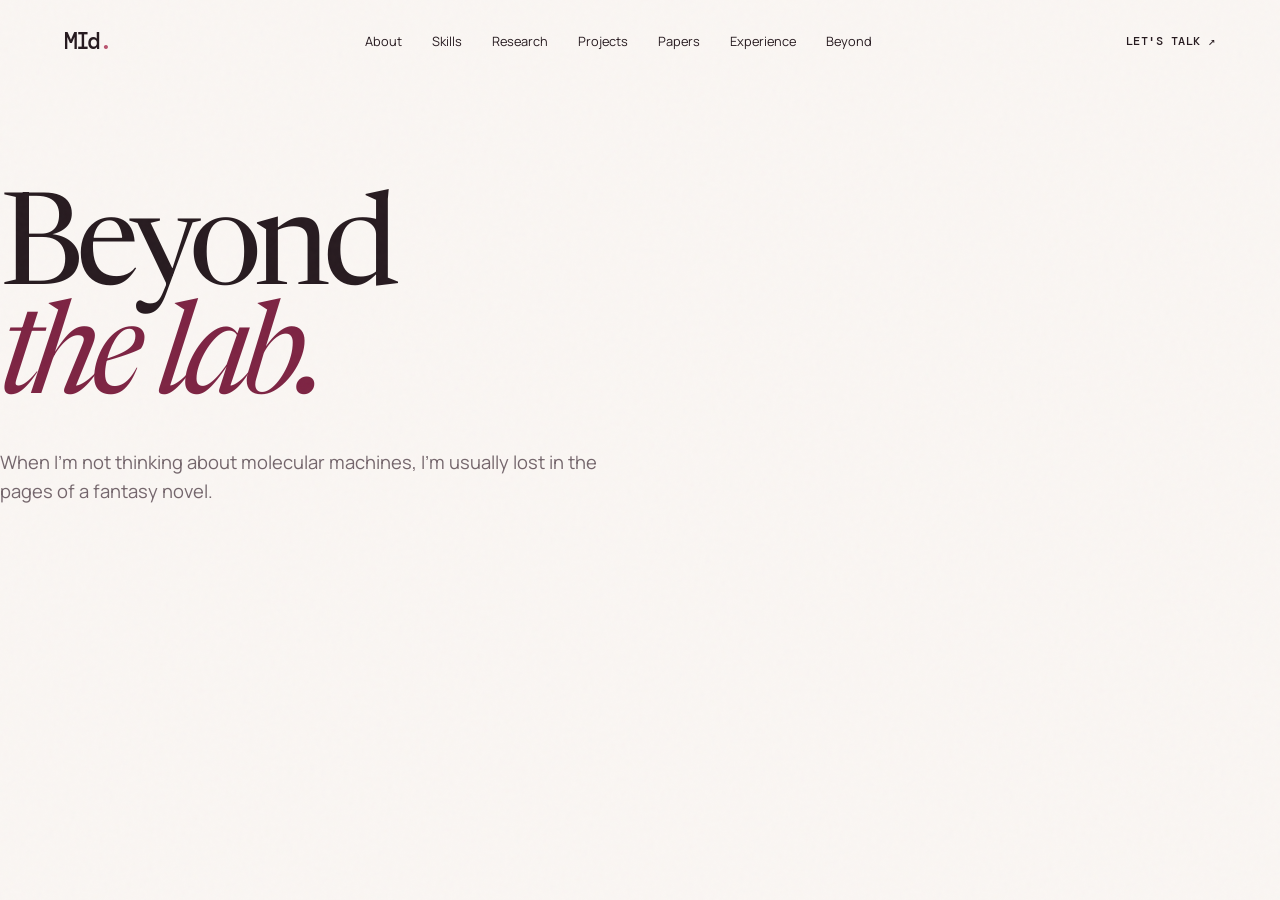
==== beyond.html @ d45b7623 "Deploy Maryum Irshad portfolio website" ====
<!doctype html>
<html lang="en">
<head>
  <meta charset="utf-8">
  <meta name="viewport" content="width=device-width,initial-scale=1">
  <title>Beyond the Lab — Maryum Irshad</title>
  <link rel="preconnect" href="https://fonts.googleapis.com">
  <link rel="preconnect" href="https://fonts.gstatic.com" crossorigin>
  <link href="https://fonts.googleapis.com/css2?family=DM+Mono:wght@400;500&family=Manrope:wght@400;500;600&family=Newsreader:ital,opsz,wght@0,6..72,400;1,6..72,400&display=swap" rel="stylesheet">
  <link rel="stylesheet" href="style.css">
  <style>
    .beyond{min-height:100svh;padding-top:170px}.beyond h1{font:400 clamp(4rem,10vw,10rem)/.85 var(--serif);letter-spacing:-.06em;margin:30px 0}.beyond h1 em{color:var(--accent)}.beyond-intro{max-width:650px;font-size:1.15rem;color:var(--muted)}
  </style>
</head>
<body>
  <div class="noise"></div>
  <header class="site-header"><nav><a class="brand" href="index.html">MId<span>.</span></a><div class="nav-links"><a href="index.html#about">About</a><a href="index.html#toolkit">Skills</a><a href="index.html#research">Research</a><a href="index.html#projects">Projects</a><a href="index.html#publications">Papers</a><a href="index.html#experience">Experience</a><a href="beyond.html">Beyond</a></div><a class="nav-contact" href="mailto:irshadmm@mail.uc.edu">Let's talk ↗</a></nav></header>
  <main>
    <section class="beyond"><h1>Beyond<br><em>the lab.</em></h1><p class="beyond-intro">When I’m not thinking about molecular machines, I’m usually lost in the pages of a fantasy novel.</p></section>
  </main>
</body>
</html>
---- style.css ----
:root{--ink:#271b20;--paper:#faf6f3;--paper-2:#f1e8e8;--accent:#7d2443;--accent-soft:#ead0d8;--coral:#b95670;--acid:var(--accent-soft);--mint:#d694a7;--muted:#74666c;--line:rgba(91,35,54,.17);--serif:"Newsreader",serif;--sans:"Manrope",sans-serif;--mono:"DM Mono",monospace}
*{box-sizing:border-box}html{scroll-behavior:smooth}body{margin:0;background:var(--paper);color:var(--ink);font-family:var(--sans);font-size:16px;line-height:1.6}body.menu-open{overflow:hidden}a{color:inherit;text-decoration:none}button{font:inherit}.noise{position:fixed;inset:0;pointer-events:none;opacity:.035;z-index:10;background-image:url("data:image/svg+xml,%3Csvg viewBox='0 0 180 180' xmlns='http://www.w3.org/2000/svg'%3E%3Cfilter id='n'%3E%3CfeTurbulence type='fractalNoise' baseFrequency='.9' numOctaves='4' stitchTiles='stitch'/%3E%3C/filter%3E%3Crect width='100%25' height='100%25' filter='url(%23n)' opacity='.7'/%3E%3C/svg%3E")}.site-header{position:fixed;inset:0 0 auto;z-index:20;border-bottom:1px solid transparent;transition:.35s}.site-header.scrolled{background:rgba(243,240,232,.88);backdrop-filter:blur(14px);border-color:var(--line)}nav{height:82px;max-width:1440px;margin:auto;padding:0 clamp(24px,5vw,72px);display:flex;align-items:center;justify-content:space-between}.brand{font:500 1.45rem var(--mono);letter-spacing:-.08em}.brand span{color:#5d8c48}.nav-links{display:flex;gap:30px;font-size:.8rem}.nav-links a,.nav-contact{position:relative}.nav-links a:after,.nav-contact:after{content:"";position:absolute;left:0;right:100%;bottom:-5px;height:1px;background:currentColor;transition:right .25s}.nav-links a:hover:after,.nav-contact:hover:after{right:0}.nav-contact{font:500 .76rem var(--mono);text-transform:uppercase;letter-spacing:.04em}.menu-toggle{display:none;background:0;border:0;padding:8px}.hero,.section,.contact,footer{padding-left:clamp(24px,5vw,72px);padding-right:clamp(24px,5vw,72px)}.hero{min-height:100svh;position:relative;overflow:hidden;display:grid;grid-template-columns:minmax(0,1.2fr) minmax(300px,.8fr);align-items:center;padding-top:120px;padding-bottom:80px}.hero:before{content:"";position:absolute;width:50vw;height:50vw;border-radius:50%;right:-20vw;top:-25vw;background:var(--acid);filter:blur(120px);opacity:.22}.hero-copy{position:relative;z-index:2}.eyebrow,.section-label,.tag,.pub-year,.pill{font-family:var(--mono);text-transform:uppercase;letter-spacing:.08em;font-size:.69rem}.status-dot{display:inline-block;width:7px;height:7px;margin-right:10px;border-radius:50%;background:#619b4a;box-shadow:0 0 0 4px rgba(97,155,74,.14)}h1,h2,h3,p{margin-top:0}.hero h1{font:400 clamp(4rem,8.2vw,8.2rem)/.83 var(--serif);letter-spacing:-.065em;margin:38px 0 32px}.hero h1 em,.section h2 em,.contact h2 em{font-weight:400;color:#51745e}.hero-intro{max-width:680px;font-size:clamp(1rem,1.4vw,1.25rem);color:var(--muted);line-height:1.65}.hero-actions{display:flex;gap:28px;align-items:center;margin-top:36px}.button{font:500 .75rem var(--mono);text-transform:uppercase;letter-spacing:.05em}.button.primary{background:var(--ink);color:var(--paper);padding:16px 19px;display:inline-flex;gap:30px;transition:background .25s,transform .25s}.button.primary:hover{background:#335148;transform:translateY(-3px)}.button.text{border-bottom:1px solid;padding:10px 0}.molecule{position:relative;justify-self:center;width:min(36vw,500px);aspect-ratio:1;border-radius:50%;transition:transform .15s linear}.orbit{position:absolute;inset:13%;border:1px solid rgba(19,42,38,.32);border-radius:50%}.orbit-a{transform:rotate(35deg) scaleY(.42)}.orbit-b{transform:rotate(-35deg) scaleY(.42)}.orbit-c{transform:rotate(90deg) scaleY(.42)}.core{position:absolute;inset:36%;display:flex;align-items:center;justify-content:center;flex-direction:column;border-radius:50%;background:var(--ink);color:var(--acid);box-shadow:0 0 80px rgba(86,145,113,.25)}.core span{font:400 clamp(2rem,4vw,4rem)/1 var(--serif)}.core small{font:.6rem var(--mono);letter-spacing:.1em}.atom{position:absolute;width:18px;height:18px;border-radius:50%;background:var(--acid);border:5px solid var(--ink)}.atom-1{top:20%;left:19%}.atom-2{top:21%;right:18%}.atom-3{bottom:14%;left:47%}.atom-4{top:48%;right:8%;width:12px;height:12px}.molecule p{position:absolute;bottom:2%;width:100%;text-align:center;font: .62rem var(--mono);letter-spacing:.08em;text-transform:uppercase}.scroll-cue{position:absolute;bottom:35px;left:clamp(24px,5vw,72px);display:flex;align-items:center;gap:15px;font: .62rem var(--mono);text-transform:uppercase;letter-spacing:.1em}.scroll-cue i{display:block;width:70px;height:1px;background:var(--ink);transform-origin:left;animation:pulse 2s infinite}.section{padding-top:150px;padding-bottom:150px;border-top:1px solid var(--line)}.section-label{display:flex;gap:15px;align-items:center;margin-bottom:80px}.section-label span{color:#5c8a51}.section-content.split{display:grid;grid-template-columns:1.3fr .7fr;gap:8vw}.section h2,.contact h2{font:400 clamp(3rem,5.4vw,6rem)/.95 var(--serif);letter-spacing:-.045em}.prose{padding-top:15px;color:var(--muted)}.prose>p{font-size:1.05rem;margin-bottom:25px}.stat-row{display:grid;grid-template-columns:repeat(3,1fr);gap:15px;margin-top:55px;border-top:1px solid var(--line);padding-top:25px}.stat-row strong{font:400 2.1rem var(--serif);display:block;color:var(--ink)}.stat-row span{display:block;font: .6rem/1.4 var(--mono);text-transform:uppercase}.research{background:var(--ink);color:var(--paper)}.research .section-label,.research .section-heading>p{color:#9dafaa}.section-heading{display:flex;align-items:end;justify-content:space-between;gap:30px;margin-bottom:70px}.section-heading h2{margin:0}.section-heading>p{max-width:330px;color:var(--muted)}.research h2 em{color:var(--mint)}.research-list{border-top:1px solid rgba(243,240,232,.22)}.research-list article{display:grid;grid-template-columns:70px 1.1fr .8fr 40px;gap:30px;align-items:center;padding:38px 10px;border-bottom:1px solid rgba(243,240,232,.22);position:relative;transition:padding .35s,color .35s}.research-list article:before{content:"";position:absolute;inset:0;background:var(--acid);transform:scaleY(0);transform-origin:bottom;transition:transform .35s;z-index:0}.research-list article:hover:before{transform:scaleY(1)}.research-list article:hover{padding-left:24px;padding-right:24px;color:var(--ink)}.research-list article>*{position:relative;z-index:1}.number{font: .7rem var(--mono);color:var(--mint)}.research-list article:hover .number{color:var(--ink)}.tag{margin-bottom:9px;color:var(--mint)}.research-list article:hover .tag{color:#426445}.research-list h3{font:400 clamp(1.5rem,2.4vw,2.6rem)/1.1 var(--serif);margin:0}.research-list article>p{margin:0;font-size:.9rem;color:#a7b5b1}.research-list article:hover>p{color:var(--ink)}.arrow{font-size:1.3rem}.publication-list{border-top:1px solid var(--line)}.publication-list article{display:grid;grid-template-columns:120px 1fr;padding:36px 0;border-bottom:1px solid var(--line)}.pub-year{color:#5c8a51}.pill{display:inline-block;border:1px solid var(--line);border-radius:20px;padding:5px 9px;margin-bottom:17px}.publication-list h3{font:400 clamp(1.35rem,2.2vw,2.3rem)/1.2 var(--serif);max-width:980px;margin-bottom:14px}.publication-list p{color:var(--muted);margin:0;font-size:.85rem}.experience{background:var(--paper-2)}.experience-grid{display:grid;grid-template-columns:1.35fr .65fr;gap:8vw}.timeline{border-top:1px solid var(--line)}.timeline article{display:grid;grid-template-columns:155px 1fr;gap:25px;padding:30px 0;border-bottom:1px solid var(--line)}.timeline time{font:.65rem var(--mono);color:#527461}.timeline h3{font:400 1.35rem var(--serif);margin-bottom:5px}.timeline p{font-size:.82rem;color:var(--muted);margin:0}.toolkit{background:var(--ink);color:var(--paper);padding:35px;align-self:start}.toolkit>.eyebrow{color:var(--mint);margin-bottom:45px}.toolkit div{padding:20px 0;border-top:1px solid rgba(243,240,232,.18)}.toolkit h4{font:400 1.3rem var(--serif);margin:0 0 7px}.toolkit div p{margin:0;color:#9dafaa;font-size:.78rem}.contact{padding-top:150px;padding-bottom:130px;background:var(--acid);position:relative;overflow:hidden}.contact:after{content:"MI";position:absolute;right:-.03em;bottom:-.35em;font:400 28vw var(--serif);color:rgba(19,42,38,.05);pointer-events:none}.contact h2{font-size:clamp(4rem,9vw,9rem);margin:40px 0 50px;position:relative;z-index:1}.contact h2 em{color:var(--ink)}.email-link{display:flex;max-width:850px;justify-content:space-between;border-bottom:2px solid var(--ink);padding:0 0 12px;font:400 clamp(1.1rem,2.5vw,2.2rem) var(--serif);position:relative;z-index:1}.contact-links{display:flex;gap:32px;margin-top:70px;font: .7rem var(--mono);text-transform:uppercase;position:relative;z-index:1}footer{min-height:100px;background:var(--ink);color:#9dafaa;display:flex;align-items:center;justify-content:space-between;font:.62rem var(--mono);text-transform:uppercase;letter-spacing:.06em}.reveal{opacity:0;transform:translateY(35px);filter:blur(4px);transition:opacity .8s cubic-bezier(.2,.8,.2,1),transform .8s cubic-bezier(.2,.8,.2,1),filter .8s}.reveal.visible{opacity:1;transform:none;filter:none}@keyframes pulse{0%,100%{transform:scaleX(.25);opacity:.4}50%{transform:scaleX(1);opacity:1}}
@media(max-width:900px){.nav-links{position:fixed;inset:0;background:var(--ink);color:var(--paper);display:flex;flex-direction:column;align-items:center;justify-content:center;font:400 2.4rem var(--serif);transform:translateY(-105%);transition:transform .5s cubic-bezier(.8,0,.2,1);z-index:-1}.menu-open .nav-links{transform:none}.menu-toggle{display:block;z-index:2}.menu-toggle span{display:block;width:24px;height:1px;background:var(--ink);margin:6px;transition:.3s}.menu-open .menu-toggle span{background:var(--paper)}.menu-open .menu-toggle span:first-child{transform:translateY(3.5px) rotate(45deg)}.menu-open .menu-toggle span:last-child{transform:translateY(-3.5px) rotate(-45deg)}.nav-contact{display:none}.hero{grid-template-columns:1fr;padding-top:140px}.molecule{position:absolute;width:420px;opacity:.14;right:-180px;top:22%}.section-content.split,.experience-grid{grid-template-columns:1fr}.prose{max-width:650px}.research-list article{grid-template-columns:45px 1fr 30px}.research-list article>p{grid-column:2/3}.section-heading{display:block}.section-heading>p{margin-top:25px}.toolkit{margin-top:40px}}
@media(max-width:600px){nav{height:70px}.hero h1{font-size:clamp(3.5rem,17vw,5.5rem)}.hero-intro{font-size:.95rem}.hero-actions{align-items:flex-start;flex-direction:column;gap:8px}.scroll-cue{display:none}.section{padding-top:95px;padding-bottom:95px}.section-label{margin-bottom:48px}.section-content.split{gap:25px}.stat-row{grid-template-columns:1fr 1fr}.stat-row div:last-child{grid-column:span 2}.research-list article{padding:28px 0;gap:15px}.research-list article:hover{padding-left:8px;padding-right:8px}.publication-list article,.timeline article{grid-template-columns:1fr;gap:12px}.contact{padding-top:100px;padding-bottom:90px}.contact-links{flex-wrap:wrap;gap:20px}footer{padding-top:30px;padding-bottom:30px;gap:18px;align-items:flex-start;flex-direction:column}}
@media(prefers-reduced-motion:reduce){html{scroll-behavior:auto}*,*:before,*:after{animation:none!important;transition:none!important}.reveal{opacity:1;transform:none;filter:none}}

/* Warm burgundy identity */
.site-header.scrolled{background:rgba(250,246,243,.91)}
.brand{letter-spacing:-.1em}.brand span{color:var(--coral)}
.hero:before{background:radial-gradient(circle,var(--accent-soft),transparent 68%);filter:blur(55px);opacity:.75}
.status-dot{background:var(--coral);box-shadow:0 0 0 4px rgba(185,86,112,.16)}
.hero h1 em,.section h2 em{color:var(--accent)}
.button.primary:hover{background:var(--accent)}
.orbit{border-color:rgba(125,36,67,.34)}
.core{color:var(--accent-soft);box-shadow:0 0 80px rgba(125,36,67,.26)}
.atom{background:var(--coral)}
.section-label{display:inline-flex;margin-bottom:70px;padding:7px 12px;border:1px solid var(--line);border-radius:999px;color:var(--muted)}
.research{background:#2b171f}
.research .section-label{color:#d8c4ca;border-color:rgba(255,255,255,.2)}
.research h2 em,.tag,.toolkit>.eyebrow{color:#e0a0b2}
.research-list article{grid-template-columns:1.1fr .8fr 40px;border-color:rgba(255,255,255,.16)}
.research-list article:before{inset:auto 0 0;height:2px;background:linear-gradient(90deg,var(--accent),var(--coral));transform:scaleX(0);transform-origin:left}
.research-list article:hover:before{transform:scaleX(1)}
.research-list article:hover{padding-left:10px;padding-right:10px;color:var(--paper);background:rgba(255,255,255,.025)}
.research-list article:hover .tag{color:var(--coral)}
.research-list article:hover>p{color:#d8c4ca}
.pub-year,.timeline time{color:var(--accent)}
.contact{background:var(--accent-soft)}
.contact:after{content:"MId";color:rgba(91,35,54,.055)}
footer{background:#211218;color:#c8b6bc}
@media(max-width:900px){.research-list article{grid-template-columns:1fr 30px}.research-list article>p{grid-column:1/2}}
@media(max-width:600px){.section-label{margin-bottom:44px}.research-list article:hover{padding-left:0;padding-right:0}}

/* Selected projects */
.projects{background:var(--paper)}
.project-grid{display:grid;grid-template-columns:repeat(2,minmax(0,1fr));border-top:1px solid var(--line);border-left:1px solid var(--line)}
.project-card{min-height:390px;padding:34px;display:flex;flex-direction:column;border-right:1px solid var(--line);border-bottom:1px solid var(--line);position:relative;overflow:hidden;transition:transform .35s,background .35s,color .35s}
.project-card:before{content:"";position:absolute;width:220px;height:220px;right:-120px;bottom:-130px;border-radius:50%;background:var(--accent-soft);filter:blur(15px);opacity:0;transition:opacity .4s,transform .5s}
.project-card:hover{background:#fff;transform:translateY(-5px);box-shadow:0 18px 45px rgba(91,35,54,.1);z-index:1}
.project-card:hover:before{opacity:.8;transform:scale(1.25)}
.project-card.featured{background:#f1dfe4}
.project-card.featured:after{content:"AI";position:absolute;right:18px;bottom:-60px;font:400 12rem var(--serif);color:rgba(125,36,67,.08);line-height:1}
.project-top{display:flex;align-items:center;justify-content:space-between;margin-bottom:75px;position:relative;z-index:1}
.project-type{font:.64rem var(--mono);letter-spacing:.07em;text-transform:uppercase;color:var(--accent)}
.project-arrow{width:34px;height:34px;border:1px solid var(--line);border-radius:50%;display:grid;place-items:center;transition:transform .3s,background .3s}
.project-card:hover .project-arrow{transform:rotate(45deg);background:var(--coral)}
.project-card h3{font:400 clamp(1.7rem,2.7vw,2.8rem)/1 var(--serif);letter-spacing:-.025em;margin-bottom:20px;position:relative;z-index:1}
.project-card>p{color:var(--muted);font-size:.88rem;max-width:600px;position:relative;z-index:1}
.project-card ul{list-style:none;display:flex;flex-wrap:wrap;gap:7px;padding:0;margin:auto 0 0;position:relative;z-index:1}
.project-card li{font:.58rem var(--mono);text-transform:uppercase;letter-spacing:.04em;padding:6px 9px;border:1px solid var(--line);border-radius:999px}
.all-projects{display:flex;justify-content:space-between;max-width:410px;margin:48px 0 0 auto;padding-bottom:10px;border-bottom:1px solid var(--ink);font:.72rem var(--mono);text-transform:uppercase;letter-spacing:.04em}
.all-projects span{transition:transform .25s}.all-projects:hover span{transform:translate(4px,-4px)}
@media(max-width:900px){.project-grid{grid-template-columns:1fr}.nav-links{gap:20px}}
@media(max-width:600px){.project-card{min-height:340px;padding:25px}.project-top{margin-bottom:52px}}
.research .section-heading h2{font-size:clamp(2.55rem,4.1vw,4.45rem);line-height:1.02;letter-spacing:-.035em}
.research-list h3{font-size:clamp(1.35rem,1.8vw,1.95rem);line-height:1.15}
.research-list article{padding-top:32px;padding-bottom:32px}
@media(max-width:600px){.research .section-heading h2{font-size:clamp(2.35rem,11vw,3.15rem)}.research-list h3{font-size:1.5rem}}

/* Compact hierarchy from Research onward */
#research,#projects,#publications,#experience{scroll-margin-top:80px;padding-top:78px;padding-bottom:78px}
#research .section-label,#projects .section-label,#publications .section-label,#experience .section-label{margin-bottom:28px}
#research .section-heading,#projects .section-heading,#publications .section-heading{margin-bottom:36px;align-items:end}
#research .section-heading h2,#projects .section-heading h2,#publications .section-heading h2{font-size:clamp(2.25rem,3.5vw,3.7rem);line-height:1;letter-spacing:-.03em}
#research .section-heading>p,#projects .section-heading>p,#publications .section-heading>p{font-size:.86rem;margin-bottom:3px}
.research-list article{grid-template-columns:minmax(260px,.9fr) minmax(300px,1.1fr);gap:38px;padding:19px 10px}
.research-list h3{font-size:clamp(1.2rem,1.45vw,1.55rem);line-height:1.18}
.research-list .tag{font-size:.59rem;margin-bottom:6px}
.research-list article>p{font-size:.79rem;line-height:1.55}
.project-card{min-height:315px;padding:28px}
.project-top{margin-bottom:45px}
.project-card h3{font-size:clamp(1.45rem,2vw,2rem);margin-bottom:15px}
.project-card>p{font-size:.8rem;line-height:1.55}
.publication-list article{padding:27px 0}
.publication-list h3{font-size:clamp(1.15rem,1.65vw,1.65rem);line-height:1.25}
.timeline article{padding:23px 0}.timeline h3{font-size:1.15rem}
.toolkit{padding:29px}.toolkit>.eyebrow{margin-bottom:30px}.toolkit div{padding:16px 0}.toolkit h4{font-size:1.12rem}
.contact{padding-top:92px;padding-bottom:88px}.contact h2{font-size:clamp(3rem,6.4vw,6.2rem);margin:27px 0 38px}.contact-links{margin-top:45px}
@media(min-width:1000px) and (min-height:760px){#research{min-height:calc(100vh - 80px);display:flex;flex-direction:column;justify-content:center;padding-top:55px;padding-bottom:55px}}
@media(max-width:900px){.research-list article{grid-template-columns:1fr;gap:10px}.research-list article>p{grid-column:auto}#research,#projects,#publications,#experience{padding-top:70px;padding-bottom:70px}}
@media(max-width:600px){#research .section-heading h2,#projects .section-heading h2,#publications .section-heading h2{font-size:2.35rem}.research-list h3{font-size:1.3rem}.project-card{min-height:300px}.contact h2{font-size:3.6rem}}

/* One-screen desktop sections */
.section-label{align-self:flex-start;width:max-content;max-width:100%}
.paper-meta{display:flex;align-items:center;gap:12px;margin-bottom:8px}
.paper-meta .pill{margin:0}
.publication-list .pill{padding:0;border:0;border-radius:0;color:var(--accent);background:transparent}
.publication-list .paper-entry{display:grid;grid-template-columns:120px 1fr;padding:27px 0;border-bottom:1px solid var(--line);transition:transform .28s ease,background-color .28s ease}
.publication-list a.paper-entry{cursor:pointer}
.publication-list a.paper-entry:hover{transform:translateX(7px);background:rgba(125,36,67,.025)}
.publication-list a.paper-entry:focus-visible{outline:2px solid var(--accent);outline-offset:5px}
@media(min-width:1000px) and (min-height:700px){
  #projects,#publications,#experience{min-height:calc(100vh - 80px);display:flex;flex-direction:column;justify-content:center;padding-top:42px;padding-bottom:42px}
  #projects .section-label,#publications .section-label,#experience .section-label{margin-bottom:17px}
  #projects .section-heading,#publications .section-heading{margin-bottom:23px}
  #projects .section-heading h2,#publications .section-heading h2{font-size:clamp(2.15rem,3vw,3.15rem)}
  .project-card{min-height:218px;padding:19px 22px}
  .project-top{margin-bottom:16px}
  .project-card h3{font-size:1.45rem;margin-bottom:10px}
  .project-card>p{font-size:.72rem;line-height:1.45;margin-bottom:12px}
  .project-card li{font-size:.5rem;padding:4px 7px}
  .project-arrow{width:28px;height:28px}
  .all-projects{margin-top:22px;padding-bottom:7px}
  .publication-list .paper-entry{padding:14px 0;grid-template-columns:90px 1fr}
  .publication-list h3{font-size:1.2rem;line-height:1.18;margin-bottom:7px}
  .publication-list p{font-size:.7rem}
  .publication-list .pill{font-size:.52rem;padding:3px 7px}
  .experience-grid{gap:5vw}
  .timeline article{padding:15px 0;grid-template-columns:130px 1fr}
  .timeline h3{font-size:1.02rem;margin-bottom:2px}
  .timeline p{font-size:.72rem}
  .toolkit{padding:22px 25px}
  .toolkit>.eyebrow{margin-bottom:18px}
  .toolkit div{padding:11px 0}
  .toolkit h4{font-size:1rem;margin-bottom:3px}
  .toolkit div p{font-size:.68rem}
}
@media(max-width:600px){.publication-list .paper-entry{grid-template-columns:1fr;gap:12px}.publication-list a.paper-entry:hover{transform:none}}

#projects>.section-heading,#publications>.section-heading{margin-top:0}

/* Early, recruiter-facing skills overview */
.skills-section{scroll-margin-top:80px;background:var(--paper-2);padding-top:78px;padding-bottom:78px}
.skills-section .section-heading{margin-bottom:34px}
.skills-section .section-heading h2{font-size:clamp(2.35rem,3.7vw,3.9rem);line-height:1}
.skills-section .section-heading>p{font-size:.86rem}
.skill-grid{display:grid;grid-template-columns:repeat(2,minmax(0,1fr));border-top:1px solid var(--line);border-left:1px solid var(--line)}
.skill-card{min-height:210px;padding:25px 28px;border-right:1px solid var(--line);border-bottom:1px solid var(--line);display:flex;flex-direction:column;background:rgba(250,246,243,.35)}
.skill-card.primary-skill{box-shadow:inset 3px 0 0 var(--accent);background:rgba(234,208,216,.42)}
.skill-category{font:.59rem var(--mono);text-transform:uppercase;letter-spacing:.08em;color:var(--accent);margin-bottom:13px}
.skill-card h3{font:400 clamp(1.25rem,1.65vw,1.65rem)/1.15 var(--serif);margin-bottom:11px}
.skill-card>p:not(.skill-category){font-size:.76rem;line-height:1.5;color:var(--muted);margin-bottom:17px}
.skill-tech{margin-top:auto;padding-top:11px;border-top:1px solid var(--line);font:.58rem/1.5 var(--mono);text-transform:uppercase;letter-spacing:.025em}
.experience-only{grid-template-columns:1fr}.experience-only .timeline{max-width:1050px}
@media(min-width:1000px) and (min-height:700px){.skills-section{min-height:calc(100vh - 80px);display:flex;flex-direction:column;justify-content:center;padding-top:45px;padding-bottom:45px}}
@media(max-width:1100px) and (min-width:901px){.nav-links{gap:16px;font-size:.72rem}}
@media(max-width:700px){.skill-grid{grid-template-columns:1fr}.skill-card{min-height:190px;padding:23px}.skills-section{padding-top:70px;padding-bottom:70px}}

/* Skills use an index layout, distinct from project cards */
.skills-section{display:grid;grid-template-columns:minmax(250px,.68fr) minmax(560px,1.32fr);column-gap:clamp(45px,8vw,120px);align-items:start}
.skills-section .section-heading{display:block;margin:0;position:sticky;top:120px}
.skills-section .section-heading h2{margin-bottom:25px}
.skills-section .section-heading>p{max-width:310px}
.skill-grid{display:block;border:0;border-top:1px solid var(--line)}
.skill-card,.skill-card.primary-skill{min-height:0;padding:20px 0;display:grid;grid-template-columns:155px 1fr;column-gap:28px;border:0;border-bottom:1px solid var(--line);background:transparent;box-shadow:none}
.skill-category{grid-column:1;grid-row:1/4;margin:4px 0 0;position:relative;padding-left:17px}
.skill-category:before{content:"";position:absolute;left:0;top:.42em;width:6px;height:6px;border-radius:50%;background:var(--accent)}
.skill-card h3,.skill-card>p:not(.skill-category),.skill-tech{grid-column:2}
.skill-card h3{font-size:1.28rem;margin-bottom:7px}
.skill-card>p:not(.skill-category){font-size:.72rem;margin-bottom:9px;max-width:680px}
.skill-tech{margin:0;padding:0;border:0;color:var(--accent)}
@media(min-width:1000px) and (min-height:700px){.skills-section{display:grid;align-content:center}}
@media(max-width:900px){.skills-section{display:block}.skills-section .section-heading{position:static;margin-bottom:30px}.skills-section .section-heading>p{max-width:520px}}
@media(max-width:600px){.skill-card,.skill-card.primary-skill{grid-template-columns:1fr;padding:20px 0}.skill-category{grid-column:1;grid-row:auto;margin-bottom:10px}.skill-card h3,.skill-card>p:not(.skill-category),.skill-tech{grid-column:1}}

/* Airier, asymmetric project showcase */
.project-grid{border:0;gap:16px}
.project-card{border:1px solid var(--line)}
@media(min-width:1000px){
  .project-grid{grid-template-columns:repeat(3,minmax(0,1fr))}
  .project-card{min-height:220px;padding:23px 25px}
  .project-card.featured{grid-column:1/-1;min-height:185px;display:grid;grid-template-columns:minmax(260px,.7fr) minmax(420px,1.3fr);grid-template-rows:auto 1fr auto;column-gap:clamp(40px,7vw,100px);align-items:start}
  .project-card.featured .project-top{grid-column:1/-1;margin-bottom:20px}
  .project-card.featured h3{grid-column:1;grid-row:2/4;font-size:clamp(1.9rem,2.5vw,2.55rem);align-self:center;margin:0}
  .project-card.featured>p{grid-column:2;grid-row:2;margin:0;max-width:720px;font-size:.79rem}
  .project-card.featured ul{grid-column:2;grid-row:3;margin-top:14px}
  .project-card:not(.featured) .project-top{margin-bottom:32px}
  .project-card:not(.featured) h3{font-size:1.38rem}
  .project-card:not(.featured)>p{font-size:.7rem;line-height:1.45}
  .project-card.featured:after{font-size:9rem;bottom:-45px}
}
@media(max-width:999px){.project-grid{gap:14px}}
@media(max-width:600px){.project-card.featured{display:flex}.project-grid{gap:12px}}

/* A more expressive career path */
.experience{position:relative;overflow:hidden}
.experience:before{content:"";position:absolute;width:320px;height:320px;right:-150px;top:-155px;border:1px solid rgba(125,36,67,.16);border-radius:50%;box-shadow:0 0 0 48px rgba(125,36,67,.035),0 0 0 96px rgba(125,36,67,.025);pointer-events:none}
.experience>*{position:relative;z-index:1}
.experience .experience-heading{margin-bottom:22px}
.experience-heading h2{font-size:clamp(2.1rem,3.1vw,3.25rem);line-height:1}
.experience-heading>p{font-size:.82rem}
.experience-only .timeline{position:relative;padding-left:0}
.experience-only .timeline:before{content:"";position:absolute;top:22px;bottom:22px;left:143px;width:1px;background:linear-gradient(var(--coral),var(--accent),rgba(125,36,67,.15))}
.experience-only .timeline article{grid-template-columns:125px 36px 1fr;gap:0;padding:13px 0;transition:transform .3s ease,background-color .3s ease}
.experience-only .timeline article:before{content:"";grid-column:2;width:9px;height:9px;margin:7px auto 0;border-radius:50%;background:var(--paper-2);border:2px solid var(--accent);box-shadow:0 0 0 5px var(--paper-2);z-index:1;transition:transform .3s,background .3s}
.experience-only .timeline article:nth-child(2n):before{border-color:var(--coral)}
.experience-only .timeline article>time{grid-column:1;padding-top:4px}
.experience-only .timeline article>div{grid-column:3;padding-left:18px}
.experience-only .timeline article:hover{transform:translateX(8px);background:linear-gradient(90deg,transparent,rgba(234,208,216,.28),transparent)}
.experience-only .timeline article:hover:before{transform:scale(1.35);background:var(--accent)}
.role-kind{display:inline-block;margin-bottom:3px;font:.5rem var(--mono);text-transform:uppercase;letter-spacing:.08em;color:var(--accent)}
@media(min-width:1000px) and (min-height:700px){.experience .experience-heading{margin-bottom:13px}.experience-heading h2{font-size:2.55rem}.experience-only .timeline article{padding:10px 0}.experience-only .timeline:before{top:18px;bottom:18px}}
@media(max-width:700px){.experience-only .timeline:before{display:none}.experience-only .timeline article{grid-template-columns:1fr;padding:18px 0}.experience-only .timeline article:before{display:none}.experience-only .timeline article>time,.experience-only .timeline article>div{grid-column:1;padding-left:0}.experience-only .timeline article:hover{transform:none}.experience-heading h2{font-size:2.3rem}}

/* Experience details revealed on interaction */
.experience-only .timeline{max-width:none}
.experience-only .timeline article{grid-template-columns:125px 36px minmax(280px,.85fr) minmax(320px,1.15fr);outline:none}
.experience-only .timeline article>div{grid-column:3}
.role-details{grid-column:4;margin:0;padding:4px 22px 0 35px;font-size:.72rem;line-height:1.5;color:var(--muted);opacity:0;visibility:hidden;transform:translateX(-10px);transition:opacity .3s ease,transform .3s ease,visibility .3s}
.experience-only .timeline article:hover .role-details,.experience-only .timeline article:focus .role-details,.experience-only .timeline article:focus-within .role-details{opacity:1;visibility:visible;transform:none}
.experience-only .timeline article:focus-visible{box-shadow:inset 3px 0 0 var(--accent)}
@media(max-width:850px){.experience-only .timeline:before,.experience-only .timeline article:before{display:none}.experience-only .timeline article{grid-template-columns:1fr}.experience-only .timeline article>time,.experience-only .timeline article>div,.role-details{grid-column:1;padding-left:0}.role-details{padding-top:0;max-height:0;overflow:hidden;transition:max-height .3s ease,padding .3s ease,opacity .3s ease,transform .3s ease}.experience-only .timeline article:hover .role-details,.experience-only .timeline article:focus .role-details,.experience-only .timeline article:focus-within .role-details{max-height:130px;padding-top:12px}}

/* Personal About introduction and clearer skill labels */
.about-kicker{display:flex;align-items:center;gap:11px;margin:0 0 55px;font:400 clamp(1.05rem,1.5vw,1.35rem) var(--serif);font-style:italic;color:var(--muted)}
.about-kicker:after{content:"";width:65px;height:1px;background:var(--accent)}
.about-kicker span{font:500 .63rem var(--mono);font-style:normal;text-transform:uppercase;letter-spacing:.1em;color:var(--accent)}
.about-introduction{display:flex;align-items:center;gap:22px;margin-bottom:55px}
.about-introduction .about-kicker{margin:0}
.pronunciation{margin:0;padding-left:22px;border-left:1px solid var(--line);font:.58rem var(--mono);letter-spacing:.035em;color:var(--muted)}
.pronunciation>span:first-child{color:var(--accent);font-weight:500;margin-right:7px}
.sr-only{position:absolute!important;width:1px!important;height:1px!important;padding:0!important;margin:-1px!important;overflow:hidden!important;clip:rect(0,0,0,0)!important;white-space:nowrap!important;border:0!important}
.skill-category{font-size:.72rem;line-height:1.35;letter-spacing:.065em;padding-left:19px}
.skill-category:before{width:8px;height:8px;top:.3em}
@media(max-width:600px){.about-introduction{display:block;margin-bottom:38px}.about-introduction .about-kicker{margin-bottom:13px}.pronunciation{padding-left:0;border-left:0}.skill-category{font-size:.7rem}}
.publication-list .paper-meta .pill{padding:0;border:0;border-radius:0;background:transparent}
.author-me{font-weight:700;color:var(--accent)}

/* Interactive Katanin hero */
.katanin-viewer{width:min(39vw,520px);aspect-ratio:1;position:relative;cursor:grab;touch-action:none;user-select:none;outline:none;isolation:isolate}
.katanin-viewer:active{cursor:grabbing}
.katanin-viewer:focus-visible{outline:1px solid var(--accent);outline-offset:10px;border-radius:50%}
.katanin-halo{position:absolute;inset:9%;border-radius:50%;background:radial-gradient(circle,rgba(234,208,216,.8),rgba(234,208,216,0) 68%);filter:blur(15px);z-index:-1}
.katanin-canvas{position:absolute;inset:0 0 7%;overflow:hidden;clip-path:circle(48%);filter:drop-shadow(0 22px 22px rgba(91,35,54,.16));opacity:0;transition:opacity .5s ease}
.viewer-ready .katanin-canvas{opacity:1}
.katanin-canvas canvas{outline:none}
.katanin-loading{position:absolute;inset:45% 0 auto;text-align:center;color:var(--muted);font:.62rem var(--mono);letter-spacing:.08em;text-transform:uppercase;transition:opacity .25s}
.viewer-ready .katanin-loading{opacity:0;pointer-events:none}
.katanin-reset{position:absolute;right:7%;top:8%;z-index:2;border:1px solid rgba(91,35,54,.22);border-radius:999px;background:rgba(243,240,232,.78);color:var(--accent);padding:7px 10px;font:500 .58rem var(--mono);letter-spacing:.06em;text-transform:uppercase;opacity:0;transform:translateY(4px);transition:opacity .25s,transform .25s,background .25s}
.viewer-ready:hover .katanin-reset,.katanin-reset:focus-visible{opacity:1;transform:none}
.katanin-reset:hover{background:var(--paper)}
.katanin-viewer .rotate-hint{bottom:0;display:flex;justify-content:space-between;padding:0 7%;color:var(--muted);pointer-events:none}
.rotate-hint span:first-child{color:var(--accent)}
@media(max-width:900px){.katanin-viewer{position:relative;width:min(86vw,460px);opacity:1;right:auto;top:auto;margin:22px auto 0}.katanin-viewer .rotate-hint{display:flex}}
@media(max-width:560px){.katanin-viewer{width:88vw}.katanin-viewer .rotate-hint span:last-child{display:none}}


/* Warm research typography — no green cast */
.research .section-heading>p{color:#c9b9bf}
.research h2 em,.research-list .tag{color:#e1a1b4}
.research-list article>p{color:#c9b9bf}
.research-list article:hover .tag{color:#efb3c3}
.research-list article:hover>p{color:#eadde1}
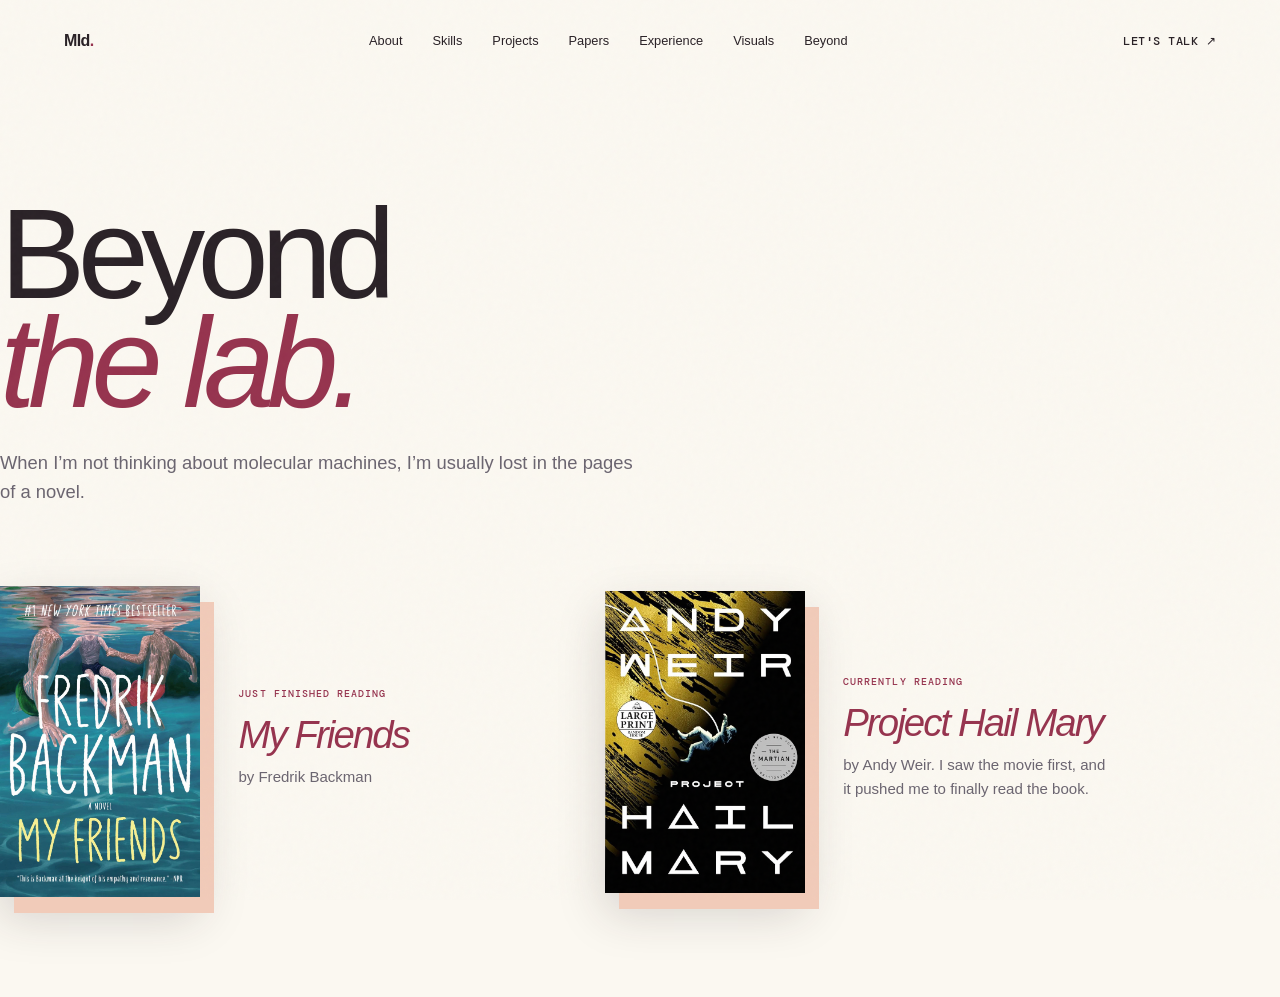
==== commit f1d3d541: "Refresh ML portfolio and visual gallery" ====
--- a/beyond.html
+++ b/beyond.html
@@ -9,14 +9,14 @@
   <link href="https://fonts.googleapis.com/css2?family=DM+Mono:wght@400;500&family=Manrope:wght@400;500;600&family=Newsreader:ital,opsz,wght@0,6..72,400;1,6..72,400&display=swap" rel="stylesheet">
   <link rel="stylesheet" href="style.css">
   <style>
-    .beyond{min-height:100svh;padding-top:170px}.beyond h1{font:400 clamp(4rem,10vw,10rem)/.85 var(--serif);letter-spacing:-.06em;margin:30px 0}.beyond h1 em{color:var(--accent)}.beyond-intro{max-width:650px;font-size:1.15rem;color:var(--muted)}
+    .beyond{min-height:100svh;padding-top:170px;padding-bottom:100px}.beyond h1{font:400 clamp(4rem,10vw,10rem)/.85 var(--serif);letter-spacing:-.06em;margin:30px 0}.beyond h1 em{color:var(--accent)}.beyond-intro{max-width:650px;font-size:1.15rem;color:var(--muted)}.reading-shelf{display:grid;grid-template-columns:repeat(2,minmax(0,1fr));gap:clamp(35px,7vw,110px);max-width:1120px;margin:80px 0 0}.currently-reading{display:flex;align-items:center;gap:clamp(20px,3vw,42px)}.currently-reading img{display:block;width:min(200px,21vw);box-shadow:14px 16px 0 var(--accent-soft),0 20px 45px rgba(42,34,39,.18)}.reading-copy{max-width:270px}.reading-copy span{font:500 .65rem var(--mono);text-transform:uppercase;letter-spacing:.1em;color:var(--accent)}.reading-copy h2{font:400 clamp(1.8rem,3vw,3rem)/.95 var(--serif);letter-spacing:-.05em;margin:12px 0}.reading-copy p{color:var(--muted);font-size:.94rem}@media(max-width:850px){.reading-shelf{grid-template-columns:1fr;max-width:600px}.currently-reading img{width:min(230px,42vw)}}@media(max-width:600px){.reading-shelf{margin-top:55px}.currently-reading{align-items:flex-start;flex-direction:column}.currently-reading img{width:min(280px,72vw)}}
   </style>
 </head>
 <body>
   <div class="noise"></div>
-  <header class="site-header"><nav><a class="brand" href="index.html">MId<span>.</span></a><div class="nav-links"><a href="index.html#about">About</a><a href="index.html#toolkit">Skills</a><a href="index.html#research">Research</a><a href="index.html#projects">Projects</a><a href="index.html#publications">Papers</a><a href="index.html#experience">Experience</a><a href="beyond.html">Beyond</a></div><a class="nav-contact" href="mailto:irshadmm@mail.uc.edu">Let's talk ↗</a></nav></header>
+  <header class="site-header"><nav><a class="brand" href="index.html">MId<span>.</span></a><div class="nav-links"><a href="index.html#about">About</a><a href="index.html#toolkit">Skills</a><a href="index.html#projects">Projects</a><a href="index.html#publications">Papers</a><a href="index.html#experience">Experience</a><a href="index.html#visuals">Visuals</a><a href="beyond.html">Beyond</a></div><a class="nav-contact" href="mailto:irshadmm@mail.uc.edu">Let's talk ↗</a></nav></header>
   <main>
-    <section class="beyond"><h1>Beyond<br><em>the lab.</em></h1><p class="beyond-intro">When I’m not thinking about molecular machines, I’m usually lost in the pages of a fantasy novel.</p></section>
+    <section class="beyond"><h1>Beyond<br><em>the lab.</em></h1><p class="beyond-intro">When I’m not thinking about molecular machines, I’m usually lost in the pages of a novel.</p><div class="reading-shelf"><article class="currently-reading"><img src="assets/my_friends.jpg" alt="Cover of My Friends by Fredrik Backman"><div class="reading-copy"><span>Just finished reading</span><h2><em>My Friends</em></h2><p>by Fredrik Backman</p></div></article><article class="currently-reading"><img src="assets/hail_mary.jpg" alt="Cover of Project Hail Mary by Andy Weir"><div class="reading-copy"><span>Currently reading</span><h2><em>Project Hail Mary</em></h2><p>by Andy Weir. I saw the movie first, and it pushed me to finally read the book.</p></div></article></div></section>
   </main>
 </body>
 </html>
--- a/style.css
+++ b/style.css
@@ -1,4 +1,4 @@
-:root{--ink:#271b20;--paper:#faf6f3;--paper-2:#f1e8e8;--accent:#7d2443;--accent-soft:#ead0d8;--coral:#b95670;--acid:var(--accent-soft);--mint:#d694a7;--muted:#74666c;--line:rgba(91,35,54,.17);--serif:"Newsreader",serif;--sans:"Manrope",sans-serif;--mono:"DM Mono",monospace}
+:root{--ink:#271b20;--paper:#faf6f3;--paper-2:#f1e8e8;--accent:#7d2443;--accent-soft:#ead0d8;--coral:#b95670;--acid:var(--accent-soft);--mint:#d694a7;--muted:#74666c;--line:rgba(91,35,54,.17);--serif:"DM Sans",sans-serif;--sans:"DM Sans",sans-serif;--mono:"DM Mono",monospace}
 *{box-sizing:border-box}html{scroll-behavior:smooth}body{margin:0;background:var(--paper);color:var(--ink);font-family:var(--sans);font-size:16px;line-height:1.6}body.menu-open{overflow:hidden}a{color:inherit;text-decoration:none}button{font:inherit}.noise{position:fixed;inset:0;pointer-events:none;opacity:.035;z-index:10;background-image:url("data:image/svg+xml,%3Csvg viewBox='0 0 180 180' xmlns='http://www.w3.org/2000/svg'%3E%3Cfilter id='n'%3E%3CfeTurbulence type='fractalNoise' baseFrequency='.9' numOctaves='4' stitchTiles='stitch'/%3E%3C/filter%3E%3Crect width='100%25' height='100%25' filter='url(%23n)' opacity='.7'/%3E%3C/svg%3E")}.site-header{position:fixed;inset:0 0 auto;z-index:20;border-bottom:1px solid transparent;transition:.35s}.site-header.scrolled{background:rgba(243,240,232,.88);backdrop-filter:blur(14px);border-color:var(--line)}nav{height:82px;max-width:1440px;margin:auto;padding:0 clamp(24px,5vw,72px);display:flex;align-items:center;justify-content:space-between}.brand{font:500 1.45rem var(--mono);letter-spacing:-.08em}.brand span{color:#5d8c48}.nav-links{display:flex;gap:30px;font-size:.8rem}.nav-links a,.nav-contact{position:relative}.nav-links a:after,.nav-contact:after{content:"";position:absolute;left:0;right:100%;bottom:-5px;height:1px;background:currentColor;transition:right .25s}.nav-links a:hover:after,.nav-contact:hover:after{right:0}.nav-contact{font:500 .76rem var(--mono);text-transform:uppercase;letter-spacing:.04em}.menu-toggle{display:none;background:0;border:0;padding:8px}.hero,.section,.contact,footer{padding-left:clamp(24px,5vw,72px);padding-right:clamp(24px,5vw,72px)}.hero{min-height:100svh;position:relative;overflow:hidden;display:grid;grid-template-columns:minmax(0,1.2fr) minmax(300px,.8fr);align-items:center;padding-top:120px;padding-bottom:80px}.hero:before{content:"";position:absolute;width:50vw;height:50vw;border-radius:50%;right:-20vw;top:-25vw;background:var(--acid);filter:blur(120px);opacity:.22}.hero-copy{position:relative;z-index:2}.eyebrow,.section-label,.tag,.pub-year,.pill{font-family:var(--mono);text-transform:uppercase;letter-spacing:.08em;font-size:.69rem}.status-dot{display:inline-block;width:7px;height:7px;margin-right:10px;border-radius:50%;background:#619b4a;box-shadow:0 0 0 4px rgba(97,155,74,.14)}h1,h2,h3,p{margin-top:0}.hero h1{font:400 clamp(4rem,8.2vw,8.2rem)/.83 var(--serif);letter-spacing:-.065em;margin:38px 0 32px}.hero h1 em,.section h2 em,.contact h2 em{font-weight:400;color:#51745e}.hero-intro{max-width:680px;font-size:clamp(1rem,1.4vw,1.25rem);color:var(--muted);line-height:1.65}.hero-actions{display:flex;gap:28px;align-items:center;margin-top:36px}.button{font:500 .75rem var(--mono);text-transform:uppercase;letter-spacing:.05em}.button.primary{background:var(--ink);color:var(--paper);padding:16px 19px;display:inline-flex;gap:30px;transition:background .25s,transform .25s}.button.primary:hover{background:#335148;transform:translateY(-3px)}.button.text{border-bottom:1px solid;padding:10px 0}.molecule{position:relative;justify-self:center;width:min(36vw,500px);aspect-ratio:1;border-radius:50%;transition:transform .15s linear}.orbit{position:absolute;inset:13%;border:1px solid rgba(19,42,38,.32);border-radius:50%}.orbit-a{transform:rotate(35deg) scaleY(.42)}.orbit-b{transform:rotate(-35deg) scaleY(.42)}.orbit-c{transform:rotate(90deg) scaleY(.42)}.core{position:absolute;inset:36%;display:flex;align-items:center;justify-content:center;flex-direction:column;border-radius:50%;background:var(--ink);color:var(--acid);box-shadow:0 0 80px rgba(86,145,113,.25)}.core span{font:400 clamp(2rem,4vw,4rem)/1 var(--serif)}.core small{font:.6rem var(--mono);letter-spacing:.1em}.atom{position:absolute;width:18px;height:18px;border-radius:50%;background:var(--acid);border:5px solid var(--ink)}.atom-1{top:20%;left:19%}.atom-2{top:21%;right:18%}.atom-3{bottom:14%;left:47%}.atom-4{top:48%;right:8%;width:12px;height:12px}.molecule p{position:absolute;bottom:2%;width:100%;text-align:center;font: .62rem var(--mono);letter-spacing:.08em;text-transform:uppercase}.scroll-cue{position:absolute;bottom:35px;left:clamp(24px,5vw,72px);display:flex;align-items:center;gap:15px;font: .62rem var(--mono);text-transform:uppercase;letter-spacing:.1em}.scroll-cue i{display:block;width:70px;height:1px;background:var(--ink);transform-origin:left;animation:pulse 2s infinite}.section{padding-top:150px;padding-bottom:150px;border-top:1px solid var(--line)}.section-label{display:flex;gap:15px;align-items:center;margin-bottom:80px}.section-label span{color:#5c8a51}.section-content.split{display:grid;grid-template-columns:1.3fr .7fr;gap:8vw}.section h2,.contact h2{font:400 clamp(3rem,5.4vw,6rem)/.95 var(--serif);letter-spacing:-.045em}.prose{padding-top:15px;color:var(--muted)}.prose>p{font-size:1.05rem;margin-bottom:25px}.stat-row{display:grid;grid-template-columns:repeat(3,1fr);gap:15px;margin-top:55px;border-top:1px solid var(--line);padding-top:25px}.stat-row strong{font:400 2.1rem var(--serif);display:block;color:var(--ink)}.stat-row span{display:block;font: .6rem/1.4 var(--mono);text-transform:uppercase}.research{background:var(--ink);color:var(--paper)}.research .section-label,.research .section-heading>p{color:#9dafaa}.section-heading{display:flex;align-items:end;justify-content:space-between;gap:30px;margin-bottom:70px}.section-heading h2{margin:0}.section-heading>p{max-width:330px;color:var(--muted)}.research h2 em{color:var(--mint)}.research-list{border-top:1px solid rgba(243,240,232,.22)}.research-list article{display:grid;grid-template-columns:70px 1.1fr .8fr 40px;gap:30px;align-items:center;padding:38px 10px;border-bottom:1px solid rgba(243,240,232,.22);position:relative;transition:padding .35s,color .35s}.research-list article:before{content:"";position:absolute;inset:0;background:var(--acid);transform:scaleY(0);transform-origin:bottom;transition:transform .35s;z-index:0}.research-list article:hover:before{transform:scaleY(1)}.research-list article:hover{padding-left:24px;padding-right:24px;color:var(--ink)}.research-list article>*{position:relative;z-index:1}.number{font: .7rem var(--mono);color:var(--mint)}.research-list article:hover .number{color:var(--ink)}.tag{margin-bottom:9px;color:var(--mint)}.research-list article:hover .tag{color:#426445}.research-list h3{font:400 clamp(1.5rem,2.4vw,2.6rem)/1.1 var(--serif);margin:0}.research-list article>p{margin:0;font-size:.9rem;color:#a7b5b1}.research-list article:hover>p{color:var(--ink)}.arrow{font-size:1.3rem}.publication-list{border-top:1px solid var(--line)}.publication-list article{display:grid;grid-template-columns:120px 1fr;padding:36px 0;border-bottom:1px solid var(--line)}.pub-year{color:#5c8a51}.pill{display:inline-block;border:1px solid var(--line);border-radius:20px;padding:5px 9px;margin-bottom:17px}.publication-list h3{font:400 clamp(1.35rem,2.2vw,2.3rem)/1.2 var(--serif);max-width:980px;margin-bottom:14px}.publication-list p{color:var(--muted);margin:0;font-size:.85rem}.experience{background:var(--paper-2)}.experience-grid{display:grid;grid-template-columns:1.35fr .65fr;gap:8vw}.timeline{border-top:1px solid var(--line)}.timeline article{display:grid;grid-template-columns:155px 1fr;gap:25px;padding:30px 0;border-bottom:1px solid var(--line)}.timeline time{font:.65rem var(--mono);color:#527461}.timeline h3{font:400 1.35rem var(--serif);margin-bottom:5px}.timeline p{font-size:.82rem;color:var(--muted);margin:0}.toolkit{background:var(--ink);color:var(--paper);padding:35px;align-self:start}.toolkit>.eyebrow{color:var(--mint);margin-bottom:45px}.toolkit div{padding:20px 0;border-top:1px solid rgba(243,240,232,.18)}.toolkit h4{font:400 1.3rem var(--serif);margin:0 0 7px}.toolkit div p{margin:0;color:#9dafaa;font-size:.78rem}.contact{padding-top:150px;padding-bottom:130px;background:var(--acid);position:relative;overflow:hidden}.contact:after{content:"MI";position:absolute;right:-.03em;bottom:-.35em;font:400 28vw var(--serif);color:rgba(19,42,38,.05);pointer-events:none}.contact h2{font-size:clamp(4rem,9vw,9rem);margin:40px 0 50px;position:relative;z-index:1}.contact h2 em{color:var(--ink)}.email-link{display:flex;max-width:850px;justify-content:space-between;border-bottom:2px solid var(--ink);padding:0 0 12px;font:400 clamp(1.1rem,2.5vw,2.2rem) var(--serif);position:relative;z-index:1}.contact-links{display:flex;gap:32px;margin-top:70px;font: .7rem var(--mono);text-transform:uppercase;position:relative;z-index:1}footer{min-height:100px;background:var(--ink);color:#9dafaa;display:flex;align-items:center;justify-content:space-between;font:.62rem var(--mono);text-transform:uppercase;letter-spacing:.06em}.reveal{opacity:0;transform:translateY(35px);filter:blur(4px);transition:opacity .8s cubic-bezier(.2,.8,.2,1),transform .8s cubic-bezier(.2,.8,.2,1),filter .8s}.reveal.visible{opacity:1;transform:none;filter:none}@keyframes pulse{0%,100%{transform:scaleX(.25);opacity:.4}50%{transform:scaleX(1);opacity:1}}
 @media(max-width:900px){.nav-links{position:fixed;inset:0;background:var(--ink);color:var(--paper);display:flex;flex-direction:column;align-items:center;justify-content:center;font:400 2.4rem var(--serif);transform:translateY(-105%);transition:transform .5s cubic-bezier(.8,0,.2,1);z-index:-1}.menu-open .nav-links{transform:none}.menu-toggle{display:block;z-index:2}.menu-toggle span{display:block;width:24px;height:1px;background:var(--ink);margin:6px;transition:.3s}.menu-open .menu-toggle span{background:var(--paper)}.menu-open .menu-toggle span:first-child{transform:translateY(3.5px) rotate(45deg)}.menu-open .menu-toggle span:last-child{transform:translateY(-3.5px) rotate(-45deg)}.nav-contact{display:none}.hero{grid-template-columns:1fr;padding-top:140px}.molecule{position:absolute;width:420px;opacity:.14;right:-180px;top:22%}.section-content.split,.experience-grid{grid-template-columns:1fr}.prose{max-width:650px}.research-list article{grid-template-columns:45px 1fr 30px}.research-list article>p{grid-column:2/3}.section-heading{display:block}.section-heading>p{margin-top:25px}.toolkit{margin-top:40px}}
 @media(max-width:600px){nav{height:70px}.hero h1{font-size:clamp(3.5rem,17vw,5.5rem)}.hero-intro{font-size:.95rem}.hero-actions{align-items:flex-start;flex-direction:column;gap:8px}.scroll-cue{display:none}.section{padding-top:95px;padding-bottom:95px}.section-label{margin-bottom:48px}.section-content.split{gap:25px}.stat-row{grid-template-columns:1fr 1fr}.stat-row div:last-child{grid-column:span 2}.research-list article{padding:28px 0;gap:15px}.research-list article:hover{padding-left:8px;padding-right:8px}.publication-list article,.timeline article{grid-template-columns:1fr;gap:12px}.contact{padding-top:100px;padding-bottom:90px}.contact-links{flex-wrap:wrap;gap:20px}footer{padding-top:30px;padding-bottom:30px;gap:18px;align-items:flex-start;flex-direction:column}}
@@ -30,6 +30,122 @@
 footer{background:#211218;color:#c8b6bc}
 @media(max-width:900px){.research-list article{grid-template-columns:1fr 30px}.research-list article>p{grid-column:1/2}}
 @media(max-width:600px){.section-label{margin-bottom:44px}.research-list article:hover{padding-left:0;padding-right:0}}
+
+/* A warmer, brighter identity for the portfolio. */
+:root{--ink:#2a2227;--paper:#fbf8f1;--paper-2:#f2e5df;--accent:#96334e;--accent-soft:#f1cbb9;--coral:#ed704f;--mint:#078b8a;--muted:#6b6570;--line:rgba(55,43,58,.18);--sans:"DM Sans",sans-serif;--serif:"DM Sans",sans-serif}
+.site-header.scrolled{background:rgba(251,248,241,.92)}
+.brand span,.hero h1 em,.section h2 em,.contact h2 em,.pub-year,.timeline time{color:var(--accent)}
+.hero:before{background:radial-gradient(circle,rgba(237,112,79,.28),transparent 68%);opacity:.8}
+.hero .status-dot{background:var(--coral);box-shadow:0 0 0 4px rgba(237,112,79,.18)}
+.button.primary{background:var(--accent)}
+.button.primary:hover{background:#76263e}
+.section-label span,.tag{color:var(--accent)}
+.research{background:var(--paper);color:var(--ink)}
+.research .section-label{color:var(--accent);border-color:rgba(150,51,78,.3)}
+.research .section-heading>p,.research-list article>p{color:var(--muted)}
+.research h2 em,.research-list .tag{color:var(--accent)}
+.research-list{border-color:var(--line)}
+.research-list article{border-color:var(--line);grid-template-columns:minmax(260px,.9fr) minmax(300px,1.1fr);padding:19px 10px;transition:transform .25s,background .25s}
+.research-list article:before{display:none}
+.research-list article:hover{padding-left:18px;padding-right:18px;transform:translateX(4px);background:rgba(251,248,241,.72);color:var(--ink)}
+.research-list article:hover .tag{color:var(--coral)}
+.research-list article:hover>p{color:var(--muted)}
+.skills-section,.projects{background:#fffdf9}
+.skill-card.primary-skill{box-shadow:inset 3px 0 0 var(--coral)}
+.skill-category{color:var(--accent)}
+.skill-tech{color:var(--mint)}
+.project-card.featured{background:#f7ddd1}
+.project-card:hover{border-color:var(--coral)}
+.project-card:hover .project-arrow{background:var(--coral)}
+.experience{background:#f3e8d8}
+.contact{background:var(--accent-soft);color:var(--ink)}
+.contact h2{color:var(--ink)}
+.contact h2 em{color:var(--accent)}
+.contact .email-link{border-color:var(--ink)}
+.contact:after{color:rgba(150,51,78,.06)}
+.toolkit{background:var(--ink)}
+footer{background:#25283b;color:#d7c9cc}
+@media(max-width:900px){.research-list article{grid-template-columns:1fr;gap:10px}}
+
+/* Quiet, readable type scale. */
+.hero h1{font-family:var(--sans);font-size:clamp(2.8rem,5.4vw,5.8rem);line-height:1.02;letter-spacing:-.065em;margin:26px 0 24px;font-weight:600}
+.hero h1 em,.section h2 em,.contact h2 em{font-family:var(--sans);font-style:normal;font-weight:500;color:var(--accent)}
+.section h2,.contact h2{font-family:var(--sans);font-size:clamp(1.9rem,3.4vw,3.7rem);line-height:1.05;letter-spacing:-.055em;font-weight:600}
+.section-heading h2{font-size:clamp(1.9rem,3.4vw,3.7rem);line-height:1.05;letter-spacing:-.055em}
+.research{background:var(--paper);color:var(--ink)}
+.research .section-heading h2{color:#171419}
+.research .section-heading>p,.research-list article>p{color:#332d32}
+.research h2 em,.research-list .tag{color:var(--accent)}
+.research-list{border-color:rgba(42,31,38,.42)}
+.research-list article{border-color:rgba(42,31,38,.42)}
+.research-list article:before{display:none}
+.research-list article:hover{color:#171419;background:rgba(150,51,78,.06);padding-left:18px;padding-right:18px}
+.research-list article:hover .tag{color:var(--accent)}
+.research-list article:hover>p{color:#332d32}
+
+/* Keep heading accents in the site's burgundy palette. */
+h1 em,h2 em,h3 em,.section-heading h2 em,.contact h2 em,.skill-category,.tag,.pub-year,.timeline time,.section-label span{color:var(--accent)!important}
+.hero h1 em{color:#f1a28c!important}
+
+/* Light hero treatment with burgundy accents. */
+.hero-copy{background:transparent;color:var(--ink);padding:0;border-radius:0;box-shadow:none}
+.hero-copy .eyebrow{color:var(--accent)}
+.hero h1{color:var(--ink)}
+.hero h1 em{color:var(--accent)!important}
+.hero-intro{color:var(--muted)}
+.hero .button.primary{background:var(--accent);color:var(--paper)}
+.hero .button.primary:hover{background:var(--coral);color:#fff8f3}
+.hero .button.text{color:var(--accent);border-color:var(--accent)}
+h1 em,h2 em{color:var(--accent)}
+
+/* A quieter, more direct ending. */
+.contact{padding-top:68px;padding-bottom:62px}
+.contact:after{display:none}
+.contact h2{font-size:clamp(2.5rem,4.8vw,4.8rem);margin:18px 0 30px}
+.contact-links{margin-top:34px}
+
+/* Distinct hero composition: the molecular model carries the visual weight. */
+.hero{min-height:92svh;grid-template-columns:minmax(300px,.78fr) minmax(420px,1.22fr);gap:4vw;padding-top:102px;padding-bottom:54px;background:linear-gradient(110deg,var(--paper) 0%,#fbf4ec 58%,#f4e1db 100%)}
+.hero:before{width:35vw;height:35vw;right:5vw;top:18%;background:radial-gradient(circle,rgba(7,139,138,.16),transparent 67%);filter:blur(42px);opacity:1}
+.hero-copy{max-width:620px}
+.hero h1{font-size:clamp(2.8rem,4.7vw,4.9rem);line-height:1.02;letter-spacing:-.06em;margin:24px 0 22px}
+.hero h1 em{color:var(--accent)}
+.hero-intro{max-width:510px;font-size:clamp(.9rem,1.05vw,1.05rem);line-height:1.62}
+.hero-actions{margin-top:28px;gap:20px}
+.katanin-viewer{width:min(43vw,560px);margin-left:auto}
+.email-link{font-size:clamp(.95rem,1.45vw,1.35rem)!important;max-width:620px}
+@media(max-width:900px){.hero{grid-template-columns:1fr;gap:10px;padding-top:125px}.hero-copy{max-width:620px}.katanin-viewer{width:min(86vw,460px);margin:10px auto 0}}
+
+/* Strongly differentiated hero: an information panel beside the structure. */
+.hero{background:var(--paper)!important;grid-template-columns:minmax(500px,1fr) minmax(420px,.9fr)!important;gap:5vw!important;align-items:center!important}
+.hero:before{display:none}
+.hero-copy{background:#25283b;color:#fbf8f1;padding:42px 44px;border-radius:18px;max-width:720px;width:100%;box-shadow:0 20px 55px rgba(37,40,59,.15)}
+.hero-copy .eyebrow{white-space:nowrap;letter-spacing:.06em}
+.hero-copy .eyebrow{color:#f1cbb9}
+.hero-copy .status-dot{background:#ed704f;box-shadow:0 0 0 4px rgba(237,112,79,.2)}
+.hero h1{font-size:clamp(2.6rem,4.2vw,4.6rem)!important;line-height:1.02;margin:22px 0 20px;color:#fbf8f1}
+.hero h1 em{color:#f1a28c}
+.hero-intro{font-size:clamp(.9rem,1.05vw,1.05rem);color:#d9d4dc;line-height:1.6}
+.hero-actions{margin-top:27px}
+.hero .button.primary{background:#f1cbb9;color:#25283b}
+.hero .button.primary:hover{background:#ed704f;color:#fffaf6}
+.hero .button.text{color:#f1cbb9;border-color:#f1cbb9}
+.katanin-viewer{width:min(34vw,470px)!important;margin-left:auto}
+@media(max-width:900px){.hero{grid-template-columns:1fr!important;gap:10px!important}.hero-copy{padding:30px 28px;border-radius:14px}.hero-copy .eyebrow{white-space:normal}.katanin-viewer{width:min(82vw,430px)!important;margin:10px auto 0}}
+.brand{font-family:var(--sans);font-size:1rem;letter-spacing:-.04em;font-weight:600}
+.contact:after{display:block;content:"MId";font-size:28vw;color:rgba(150,51,78,.06);pointer-events:none}
+
+/* Compact About layout and a single-line Research heading. */
+.about .section-content.split{grid-template-columns:minmax(220px,.58fr) minmax(0,1.42fr);gap:5vw;align-items:start}
+.about .section-content h2{font-size:clamp(2rem,3.5vw,3.5rem);line-height:1.04}
+.about .prose{padding-top:0}
+.about .prose>p{font-size:.94rem;line-height:1.6}
+.about .stat-row{margin-top:34px;padding-top:18px}
+#research .section-heading h2{font-size:clamp(2rem,3.2vw,3.35rem);white-space:nowrap}
+.skills-section .section-heading h2 em,.research .section-heading h2 em{color:var(--accent)!important}
+@media(max-width:900px){#research .section-heading h2{white-space:normal}.about .section-content.split{grid-template-columns:1fr;gap:24px}}
+.contact h2{font-size:clamp(2.5rem,5.5vw,5.5rem)}
+@media(max-width:600px){.hero h1{font-size:clamp(2.7rem,12vw,4.4rem)}.section h2,.section-heading h2{font-size:2rem}.contact h2{font-size:3rem}}
 
 /* Selected projects */
 .projects{background:var(--paper)}
@@ -207,7 +323,7 @@
 .about-kicker span{font:500 .63rem var(--mono);font-style:normal;text-transform:uppercase;letter-spacing:.1em;color:var(--accent)}
 .about-introduction{display:flex;align-items:center;gap:22px;margin-bottom:55px}
 .about-introduction .about-kicker{margin:0}
-.pronunciation{margin:0;padding-left:22px;border-left:1px solid var(--line);font:.58rem var(--mono);letter-spacing:.035em;color:var(--muted)}
+.pronunciation{margin:0;padding-left:22px;border-left:1px solid var(--line);font:.72rem var(--mono);letter-spacing:.035em;color:var(--muted)}
 .pronunciation>span:first-child{color:var(--accent);font-weight:500;margin-right:7px}
 .sr-only{position:absolute!important;width:1px!important;height:1px!important;padding:0!important;margin:-1px!important;overflow:hidden!important;clip:rect(0,0,0,0)!important;white-space:nowrap!important;border:0!important}
 .skill-category{font-size:.72rem;line-height:1.35;letter-spacing:.065em;padding-left:19px}
@@ -229,10 +345,21 @@
 .katanin-reset{position:absolute;right:7%;top:8%;z-index:2;border:1px solid rgba(91,35,54,.22);border-radius:999px;background:rgba(243,240,232,.78);color:var(--accent);padding:7px 10px;font:500 .58rem var(--mono);letter-spacing:.06em;text-transform:uppercase;opacity:0;transform:translateY(4px);transition:opacity .25s,transform .25s,background .25s}
 .viewer-ready:hover .katanin-reset,.katanin-reset:focus-visible{opacity:1;transform:none}
 .katanin-reset:hover{background:var(--paper)}
+.katanin-caption{position:absolute;left:7%;top:8%;z-index:2;max-width:245px;font:.59rem/1.45 var(--mono);letter-spacing:.035em;text-transform:uppercase;color:var(--muted);pointer-events:auto}
+.katanin-caption a{display:block;margin-bottom:4px;color:var(--accent);font-weight:600;letter-spacing:.065em;text-decoration:none}
+.katanin-caption a:hover{text-decoration:underline;text-underline-offset:3px}
 .katanin-viewer .rotate-hint{bottom:0;display:flex;justify-content:space-between;padding:0 7%;color:var(--muted);pointer-events:none}
 .rotate-hint span:first-child{color:var(--accent)}
+/* Keep the structure visually separate from its metadata caption. */
+.katanin-canvas{inset:13% 10% 14%;clip-path:circle(41%)}
 @media(max-width:900px){.katanin-viewer{position:relative;width:min(86vw,460px);opacity:1;right:auto;top:auto;margin:22px auto 0}.katanin-viewer .rotate-hint{display:flex}}
-@media(max-width:560px){.katanin-viewer{width:88vw}.katanin-viewer .rotate-hint span:last-child{display:none}}
+@media(max-width:560px){.katanin-viewer{width:88vw}.katanin-caption{left:5%;top:5%;max-width:205px;font-size:.53rem}.katanin-viewer .rotate-hint span:last-child{display:none}}
+
+/* Place the structure metadata outside the model, never over it. */
+.katanin-viewer{margin-bottom:68px}
+.katanin-caption{left:0;top:100%;max-width:none;width:100%;margin-top:10px;text-align:center}
+@media(max-width:900px){.katanin-viewer{margin:10px auto 62px}}
+@media(max-width:560px){.katanin-viewer{margin-bottom:58px}.katanin-caption{left:0;top:100%;max-width:none;width:100%;font-size:.52rem}}
 
 
 /* Warm research typography — no green cast */
@@ -241,3 +368,71 @@
 .research-list article>p{color:#c9b9bf}
 .research-list article:hover .tag{color:#efb3c3}
 .research-list article:hover>p{color:#eadde1}
+
+/* Final Research contrast overrides. */
+.research .section-heading h2{color:#171419}
+.research .section-heading>p{color:#332d32}
+.research h2 em,.research-list .tag{color:#5f162f}
+.research-list{border-color:rgba(42,31,38,.42)}
+.research-list article{border-color:rgba(42,31,38,.42)}
+.research-list article>p{color:#332d32}
+.research-list article:hover{color:#171419;background:rgba(150,51,78,.06)}
+.research-list article:hover .tag{color:#5f162f}
+.research-list article:hover>p{color:#332d32}
+
+/* Final light hero override. */
+.hero-copy{background:transparent!important;color:var(--ink);padding:0;border-radius:0;box-shadow:none}
+.hero-copy .eyebrow{color:var(--accent)!important}
+.hero h1{color:var(--ink)!important}
+.hero h1 em{color:var(--accent)!important}
+.hero-intro{color:var(--muted)!important}
+.hero .button.primary{background:var(--accent)!important;color:var(--paper)!important}
+.hero .button.primary:hover{background:var(--coral)!important;color:#fff8f3!important}
+.hero .button.text{color:var(--accent)!important;border-color:var(--accent)!important}
+.hero h1{font-family:"Space Grotesk",var(--sans)!important;font-size:clamp(3.1rem,5.2vw,5.6rem)!important;letter-spacing:-.075em}
+.hero-intro{font-size:clamp(.95rem,1.1vw,1.1rem)!important}
+.katanin-viewer{width:min(40vw,560px)!important}
+.katanin-canvas{inset:4% 4% 14%;clip-path:none;border-radius:18px}
+@media(max-width:900px){.katanin-viewer{width:min(88vw,480px)!important}}
+
+/* ML-first positioning and a prominent applied-research signal. */
+.about .stat-row{gap:22px;margin-top:42px;padding-top:24px}
+.about .stat-row strong{font:600 clamp(2.5rem,3.5vw,3.25rem)/1 var(--sans)}
+.about .stat-row span{font:600 clamp(.78rem,.95vw,.95rem)/1.35 var(--sans);letter-spacing:.01em;text-transform:none;color:var(--muted);margin-top:7px}
+.pg-highlight{margin:12px -18px 14px;padding:23px 18px!important;border:1px solid rgba(150,51,78,.35)!important;background:linear-gradient(105deg,rgba(241,203,185,.78),rgba(255,253,249,.62))}
+.pg-highlight:before{border-color:var(--coral)!important;background:var(--coral)!important;box-shadow:0 0 0 5px #f3e8d8!important}
+.pg-highlight .role-kind{font-size:.59rem;color:var(--accent);font-weight:600}
+.pg-highlight h3{font-size:clamp(1.25rem,1.75vw,1.55rem)}
+.pg-highlight .role-details{opacity:1;visibility:visible;transform:none;font-size:.8rem;color:#4d4148}
+@media(max-width:850px){.pg-highlight{margin:10px 0 14px;padding:20px!important}.pg-highlight .role-details{max-height:none;padding-top:12px}}
+
+/* Scientific figure gallery */
+.figures{background:#fffdf9;scroll-margin-top:80px}
+.figures .section-heading{margin-bottom:38px}
+.figure-gallery{display:grid;grid-template-columns:repeat(2,minmax(0,1fr));gap:18px}
+.figure-card{position:relative;margin:0;min-height:300px;overflow:hidden;background:#261b21;outline:none;cursor:default;transform-origin:center;transition:transform .4s cubic-bezier(.2,.8,.2,1),box-shadow .4s ease}
+.figure-card.poster-figure{grid-row:span 2;min-height:618px}
+.figure-card img{display:block;width:100%;height:100%;position:absolute;inset:0;object-fit:cover;transition:transform .55s cubic-bezier(.2,.8,.2,1),opacity .35s ease}
+.figure-card .pdf-preview{display:block;width:100%;height:100%;position:absolute;inset:0;border:0;background:#fff;pointer-events:none;transition:transform .55s cubic-bezier(.2,.8,.2,1),opacity .35s ease}
+.poster-figure img{object-position:center top}
+.figure-card:after{content:"";position:absolute;inset:0;background:linear-gradient(180deg,rgba(25,16,21,.02) 25%,rgba(25,16,21,.92) 100%);opacity:0;transition:opacity .3s ease;pointer-events:none}
+.figure-card figcaption{position:absolute;z-index:1;left:0;right:0;bottom:0;padding:28px;color:#fffaf6;transform:translateY(105%);transition:transform .35s cubic-bezier(.2,.8,.2,1)}
+.figure-label{display:block;margin-bottom:8px;font:500 .58rem var(--mono);text-transform:uppercase;letter-spacing:.09em;color:#f3b7a4}
+.figure-card h3{font:500 clamp(1.25rem,1.8vw,1.8rem)/1.12 var(--sans);margin-bottom:8px}
+.figure-card p{margin:0;max-width:620px;font-size:.8rem;line-height:1.5;color:#f5e8e4}
+.figure-card:hover,.figure-card:focus{z-index:2;transform:scale(1.035);box-shadow:0 22px 42px rgba(70,35,46,.23)}
+.figure-card:hover img,.figure-card:focus img,.figure-card:hover .pdf-preview,.figure-card:focus .pdf-preview{transform:scale(1.09);opacity:.72}
+.figure-card:hover:after,.figure-card:focus:after{opacity:1}
+.figure-card:hover figcaption,.figure-card:focus figcaption{transform:none}
+.figure-card:focus-visible{outline:3px solid var(--coral);outline-offset:4px}
+@media(max-width:700px){.figure-gallery{grid-template-columns:1fr}.figure-card,.figure-card.poster-figure{min-height:310px}.figure-card.poster-figure{grid-row:auto}.figure-card figcaption{transform:none;padding:20px}.figure-card:after{opacity:1}.figure-card img{opacity:.75}.figure-card p{font-size:.75rem}.figure-card:hover,.figure-card:focus{transform:none;box-shadow:none}}
+
+/* Full-screen figure viewer */
+.figure-lightbox{width:min(96vw,1500px);height:min(94svh,1100px);padding:48px 18px 18px;border:0;background:rgba(28,20,25,.98);color:#fff;box-shadow:0 22px 70px rgba(0,0,0,.45)}
+.figure-lightbox::backdrop{background:rgba(28,20,25,.82);backdrop-filter:blur(7px)}
+.lightbox-content{width:100%;height:100%;display:grid;place-items:center}
+.lightbox-content img,.lightbox-content iframe{width:100%;height:100%;display:block;border:0;object-fit:contain}
+.lightbox-close{position:absolute;z-index:1;right:14px;top:12px;border:1px solid rgba(255,255,255,.4);border-radius:999px;background:rgba(255,255,255,.08);color:#fff;padding:7px 10px;font:500 .62rem var(--mono);letter-spacing:.06em;text-transform:uppercase;cursor:pointer}
+.lightbox-close span{font-size:1rem;line-height:0;margin-left:4px}
+.lightbox-close:hover,.lightbox-close:focus-visible{background:rgba(255,255,255,.18)}
+@media(max-width:700px){.figure-lightbox{width:100vw;height:100svh;padding:55px 10px 10px}.lightbox-close{right:10px;top:12px}}
